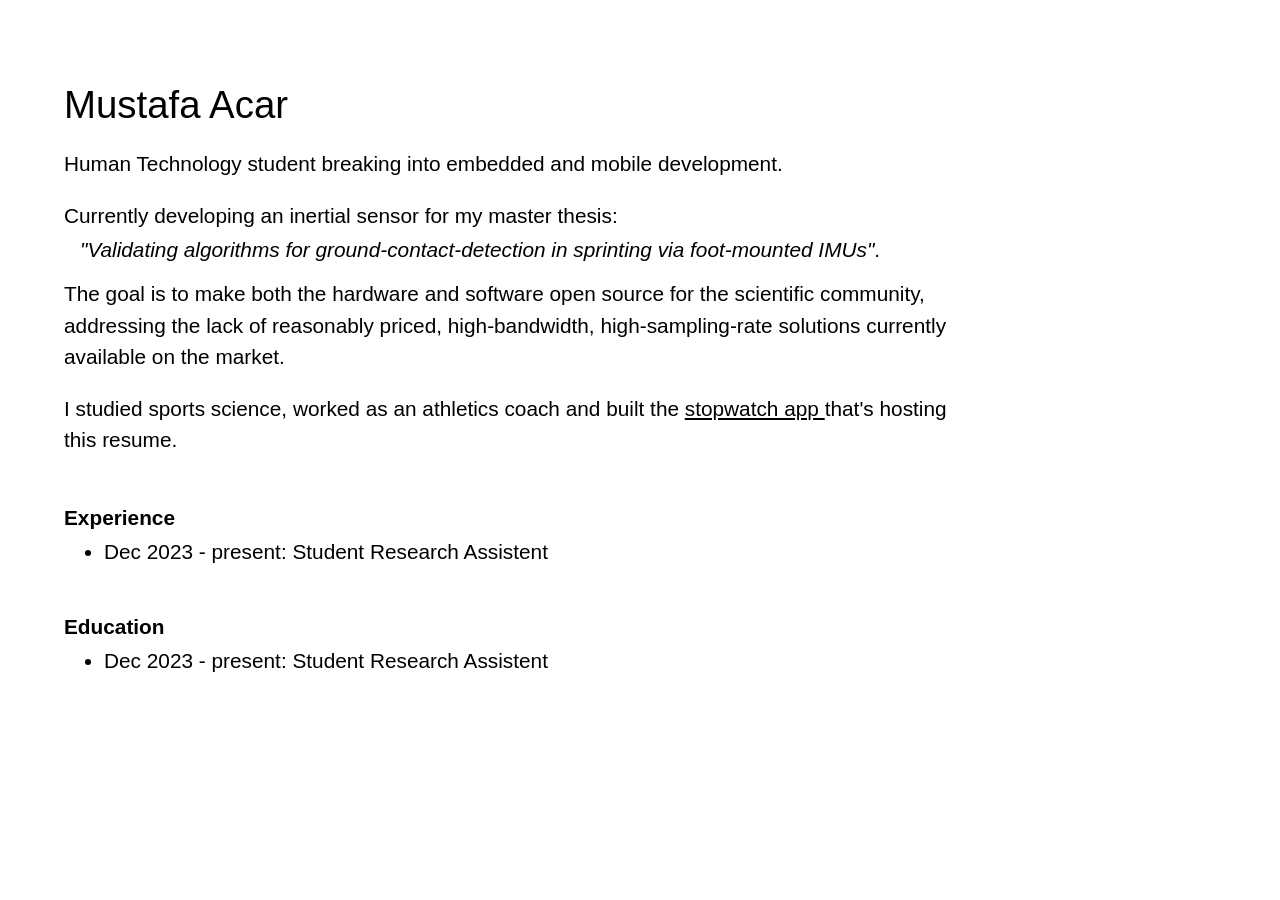
==== mustafa-acar.html @ 239d6f0f "changed paths" ====
<!doctype html>
<html lang="en">
    <head>
        <meta charset="UTF-8" />
        <meta name="robots" content="noindex, nofollow" />
        <meta name="viewport" content="width=device-width, initial-scale=1.0" />
        <title>Sprint Stopwatch</title>
        <link rel="stylesheet" href="styles.css" />
        <link
            rel="icon"
            type="image/png"
            sizes="16x16"
            href="assets/images/favicons/Favicon-16x16-light.png"
            media="(prefers-color-scheme: light)"
        />
        <link
            rel="icon"
            type="image/png"
            sizes="16x16"
            href="assets/images/favicons/Favicon-16x16-dark.png"
            media="(prefers-color-scheme: dark)"
        />
        <link
            rel="icon"
            type="image/png"
            sizes="32x32"
            href="assets/images/favicons/Favicon-32x32-light.png"
            media="(prefers-color-scheme: light)"
        />
        <link
            rel="icon"
            type="image/png"
            sizes="32x32"
            href="assets/images/favicons/Favicon-32x32-dark.png"
            media="(prefers-color-scheme: dark)"
        />
    </head>
    <body>
        <div class="mustafa-content">
            <h3>Mustafa Acar</h3>
            <p> 
                Human Technology student breaking into embedded and mobile development.
            </p>
            <p>
                Currently developing an inertial sensor for my master thesis:<br />

                <span class="thesis-title">
                    <i>"Validating algorithms for ground-contact-detection in sprinting via foot-mounted IMUs"</i>. 
                </span>

                The goal is to make both the hardware and software open source for the scientific community, addressing the lack of reasonably priced, high-bandwidth, high-sampling-rate solutions currently available on the market.
            </p>
            
            <p>
                I studied sports science, worked as an athletics coach and built the 
                <a href="https://sprintstopwatch.app" target="_blank" rel="noopener noreferrer">
                    stopwatch app
                </a>
                that's hosting this resume. <br />
            </p>

            <h5>Experience</h5>

            <ul>
                <li>Dec 2023 - present: Student Research Assistent</li>
            </ul>

            <h5>Education</h5>

            <ul>
                <li>Dec 2023 - present: Student Research Assistent</li>
            </ul>
        </div>
    </body>
</html>
---- styles.css ----
:root {
    /*--fs-600: 3.2rem;*/
    --fs-500: 2.4rem;
    --fs-400: 1.9rem;
    --textpadding: 1.2rem;
    --cp: 4rem;
    --vpt: 3.2rem;
    --vpb: 0rem;
    --bm: 2rem;
    --badgewidth: 12rem;
    --logowidth: 6.6rem;
    --img-on-video-width: 19.6rem;
    --img-on-video-height: 40.6rem;
    --videowidth: 17.57rem;
    --logo-as-link-width: 4.8rem;
    --logo-as-link-pb: 1.1rem;
    --text: 1.3rem;
    --text-fw: 400;
}

@media (max-width: /*722*/450px) {
    :root {
        /*--fs-600: 2.9rem;*/
        --fs-500: 1.33rem;
        --fs-400: 1.32rem;
        --fs-footer: 0.95rem;
        --textpadding: 0.8rem;
        --cp: 2rem;
        --vpt: 2.8rem;
        --bm: 2rem;
        --badgewidth: 10.5rem;
        --logowidth: 4.8rem;
        --img-on-video-width: 15.4rem;
        --img-on-video-height: 31.9rem;
        --videowidth: 13.805rem;
        --logo-as-link-width: 3.8rem;
        --logo-as-link-pb: 0.7rem;
        --text: 1.05rem;
        --text-fw: 400;
    }
}
@media (max-width: /*722*/380px) {
    :root {
        /*--fs-600: 2.9rem;*/
        --fs-500: 1.28rem;
        --fs-400: 1.12rem;
        --fs-footer: 0.9rem;
        --textpadding: 0.8rem;
        --cp: 2rem;
        --vpt: 2.8rem;
        --bm: 2rem;
        --badgewidth: 10.5rem;
        --logowidth: 4.8rem;
        --img-on-video-width: 14rem;
        --img-on-video-height: 29rem;
        --videowidth: 12.55rem;
        --logo-as-link-width: 3.4rem;
        --logo-as-link-pb: 0.5rem;
        --text: 1rem;
        --text-fw: 400;
    }
}

html,
body {
    font-family: Inter, Tahoma, Arial, sans-serif;
    margin: 0;
    padding: 0;
    text-align: left;
    display: flex;
    flex-direction: column;
    height: 100vh;
    overscroll-behavior: none;
}

body {
    background-position: center;
    background-size: cover;
    background-attachment: fixed;
    background-repeat: no-repeat;
    background-image: url("assets/images/backgroundGradient/GradientWithFilterLight.png");
}

@media (prefers-color-scheme: dark) {
    body {
        background-image: url("assets/images/backgroundGradient/GradientWithFilterDark.png");
        /*background: black;*/
        color: white;
    }

    .logoStyle {
        content: url("assets/images/applogo/SprintStopwatch_AppIcon_V2.2_Dark_RoundedCorners.png");
    }

    h4 {
        font-weight: 300;
    }

    p {
        font-weight: var(--text-fw);
    }
    /* .img-on-video video {
        background: url("assets/images/videoThumbnail/StrintStopwatchPosterDark.png")
            no-repeat 0 0;
    }*/
}
@media (prefers-color-scheme: light) {
    .logoStyle {
        content: url("assets/images/applogo/SprintStopwatch_AppIcon_V2.2_Blue_RoundedCorners.png");
    }

    h4 {
        font-weight: 400;
    }

    /*.img-on-video video {
        background: url("assets/images/videoThumbnail/StrintStopwatchPosterLight.png")
            no-repeat 0 0;
    }*/
}

.container {
    display: flex;
    flex-wrap: nowrap;
    flex: 1;
}

@media (max-width: 930px) {
    :root {
        --vpb: 3.4rem;
    }
    .container {
        flex-wrap: wrap;
    }
}

.content {
    display: flex;
    flex-direction: column;
    justify-content: center;
    width: 100%;
    padding-left: var(--cp);
    padding-right: var(--cp);
    padding-top: var(--cp);
    padding-bottom: var(--bm);
}

.video {
    display: flex;
    justify-content: center;
    align-items: center;
    width: 100%;
}
.videoStyle {
    padding-top: var(--vpt);
    padding-bottom: var(--vpb);
}

.img-on-video {
    position: relative;
    width: var(--img-on-video-width);
    height: var(--img-on-video-height);
    overflow: hidden;
}

.img-on-video video {
    position: absolute;
    top: 50%;
    left: 50%;
    width: var(--videowidth);
    object-fit: cover;
    transform: translate(-50%, -50%);
    /*  -webkit-background-size: cover;
    -moz-background-size: cover;
    -o-background-size: cover;
    background-size: cover;*/
}

.img-on-video img {
    position: absolute;
    top: 50%;
    left: 50%;
    width: var(--img-on-video-width);
    height: auto;
    object-fit: cover;
    pointer-events: none;
    z-index: 2;
    transform: translate(-50%, -50%);
}

.videoShape {
    border-radius: 7%;
    overflow: hidden;
    -webkit-transform: translateZ(0);
}

.videoShape::-webkit-media-controls {
    display: none !important;
}

@supports (-webkit-appearance: none) {
    .videoShape {
        display: block;
    }
}
.logoStyle {
    padding-top: var(--fs-400);
    padding-bottom: var(--textpadding);
    width: var(--logowidth);
}

.footer {
    display: flex;
    min-height: 5%;
    padding-left: var(--cp);
    padding-bottom: 16px;
}

.svg-button {
    display: inline-block;
    cursor: pointer;
    text-decoration: none; /* Remove underline from the link */
    margin-top: var(--bm);
}
.badgeStyle {
    width: var(--badgewidth);
}

.links-as-text {
    color: inherit;
    text-decoration: none;
    padding-right: 20px;
    font-size: var(--fs-footer);
    font-weight: 300;
}

.link-as-logo {
    display: inline-block;
    text-decoration: none;
}

.logo-link {
    width: var(--logo-as-link-width);
    padding-bottom: var(--logo-as-link-pb);
}

.privacy-content {
    padding: var(--cp);
}

.mustafa-content {
    padding: var(--cp);
}

.mustafa-content p {
    max-width: 900px;
}

.mustafa-content a {
    color: inherit;
    text-decoration: underline;
}

.thesis-title {
    display: block;
    margin-top: 0.2rem;
    margin-left: 1rem;
    margin-bottom: 0.8rem;
}

@media (prefers-color-scheme: dark) {
    .me-content {
        color: rgba(255, 255, 255, 0.88);
    }
}

h1 {
    font-size: var(--cp);
    margin-top: var(--textpadding);
    margin-bottom: var(--textpadding);
    font-weight: 600;
}

h3 {
    font-size: var(--fs-500);
    margin-top: var(--textpadding);
    margin-bottom: var(--textpadding);
    font-weight: 480;
}

h4 {
    font-size: var(--fs-400);
    margin-top: var(--textpadding);
    margin-bottom: var(--textpadding);
}

h5 {
    margin-top: var(--vpt);
    margin-bottom: 0rem;
    font-size: var(--text);
    font-weight: 600;
}

p {
    /* width: 90%;*/
    font-weight: var(--text-fw);
    font-size: var(--text);
    width: 100%;
    overflow-wrap: break-word;
    padding-right: var(--fs-footer);
    line-height: 1.5;
    max-width: 800px;
    box-sizing: border-box;
}
ul {
    margin-block-start: 0.6rem;
}
li {
    font-weight: var(--text-fw);
    font-size: var(--text);
}
@font-face {
    font-family: "Inter";
    src: url("assets/fonts/Inter_28pt-SemiBold.ttf") format("truetype");
    font-weight: 600;
    font-style: normal;
}
@font-face {
    font-family: "Inter";
    src: url("assets/fonts/Inter_28pt-Medium.ttf") format("truetype");
    font-weight: 500;
    font-style: normal;
}
@font-face {
    font-family: "Inter";
    src: url("assets/fonts/Inter_24pt-Regular.ttf") format("truetype");
    font-weight: 400;
    font-style: normal;
}
@font-face {
    font-family: "Inter";
    src: url("assets/fonts/Inter_18pt-Regular.ttf") format("truetype");
    font-weight: 400;
    font-style: normal;
}
@font-face {
    font-family: "Inter";
    src: url("assets/fonts/Inter_24pt-Light.ttf") format("truetype");
    font-weight: 300;
    font-style: light;
}
@font-face {
    font-family: "Inter";
    src: url("assets/fonts/Inter_18pt-ExtraLight.ttf") format("truetype");
    font-weight: 200;
    font-style: Extra Light;
}

.gradientContainer {
    height: 100%;
    width: 100%;
    position: fixed;
    margin: auto;
    top: 0;
    left: 0;
    right: 0;
    bottom: 0;
    box-sizing: border-box;
    overflow: hidden;
    z-index: -1;
    backface-visibility: hidden; /* Helps reduce lag in Safari */
    -webkit-backface-visibility: hidden;
    will-change: transform;
    transform: translateZ(0);
}
.gradientContainer div {
    position: absolute;
    border-radius: 40%;
}
.gradientContainer div:nth-child(1) {
    height: 50%;
    width: 55%;
    left: -10%;
    top: -10%;
}
.gradientContainer div:nth-child(2) {
    height: 50%;
    width: 60%;
    top: -20%;
    right: 20%;
}
.gradientContainer div:nth-child(3) {
    height: 45%;
    width: 45%;
    top: -10%;
    right: -12%;
}

.gradientContainer div:nth-child(4) {
    height: 66%;
    width: 60%;
    left: -16%;
    top: 30%;
}
.gradientContainer div:nth-child(5) {
    height: 55%;
    width: 50%;
    top: 29%;
    left: 42%;
}
.gradientContainer div:nth-child(6) {
    height: 48%;
    width: 40%;
    top: 31%;
    right: -12%;
}

.gradientContainer div:nth-child(7) {
    height: 46%;
    width: 43%;
    left: -12%;
    bottom: -16%;
}

.gradientContainer div:nth-child(8) {
    height: 38%;
    width: 63%;
    left: 29%;
    bottom: -12%;
}
.gradientContainer div:nth-child(9) {
    height: 48%;
    width: 40%;
    left: 59%;
    bottom: -12%;
}

.gradientContainer div:nth-child(10) {
    height: 37%;
    width: 43%;
    bottom: -15%;
    right: -20%;
}
.gradientContainer:after {
    position: absolute;
    content: "";
    height: 100%;
    width: 100%;
    -webkit-backdrop-filter: blur(80px);
    backdrop-filter: blur(80px);
}

@media (prefers-color-scheme: light) {
    .gradientContainer div:nth-child(1) {
        background-color: white;
    }
    .gradientContainer div:nth-child(2) {
        background-color: #cdccfe;
    }
    .gradientContainer div:nth-child(3) {
        background-color: #b7b5fe;
    }
    .gradientContainer div:nth-child(4) {
        background-color: #e7e6fe;
    }
    .gradientContainer div:nth-child(5) {
        background-color: #bbbbfd;
    }
    .gradientContainer div:nth-child(6) {
        background-color: #579fec;
    }
    .gradientContainer div:nth-child(7) {
        background-color: #ddddfa;
    }
    .gradientContainer div:nth-child(8) {
        background-color: #bbbbfd;
    }
    .gradientContainer div:nth-child(9) {
        background-color: #a5a5fc;
    }
    .gradientContainer div:nth-child(10) {
        background-color: #218bff; /*499dfc*/
    }
}

@media (prefers-color-scheme: dark) {
    .gradientContainer div:nth-child(1) {
        background-color: black;
    }
    .gradientContainer div:nth-child(2) {
        background-color: #030315;
    }
    .gradientContainer div:nth-child(3) {
        background-color: #04041f;
    }
    .gradientContainer div:nth-child(4) {
        background-color: black;
    }
    .gradientContainer div:nth-child(5) {
        background-color: #05052a;
    }
    .gradientContainer div:nth-child(6) {
        background-color: #08083e;
    }
    .gradientContainer div:nth-child(7) {
        background-color: black;
    }
    .gradientContainer div:nth-child(8) {
        background-color: #05052a;
    }
    .gradientContainer div:nth-child(9) {
        background-color: #08083e;
    }
    .gradientContainer div:nth-child(10) {
        background-color: #0b017d;
    }
}
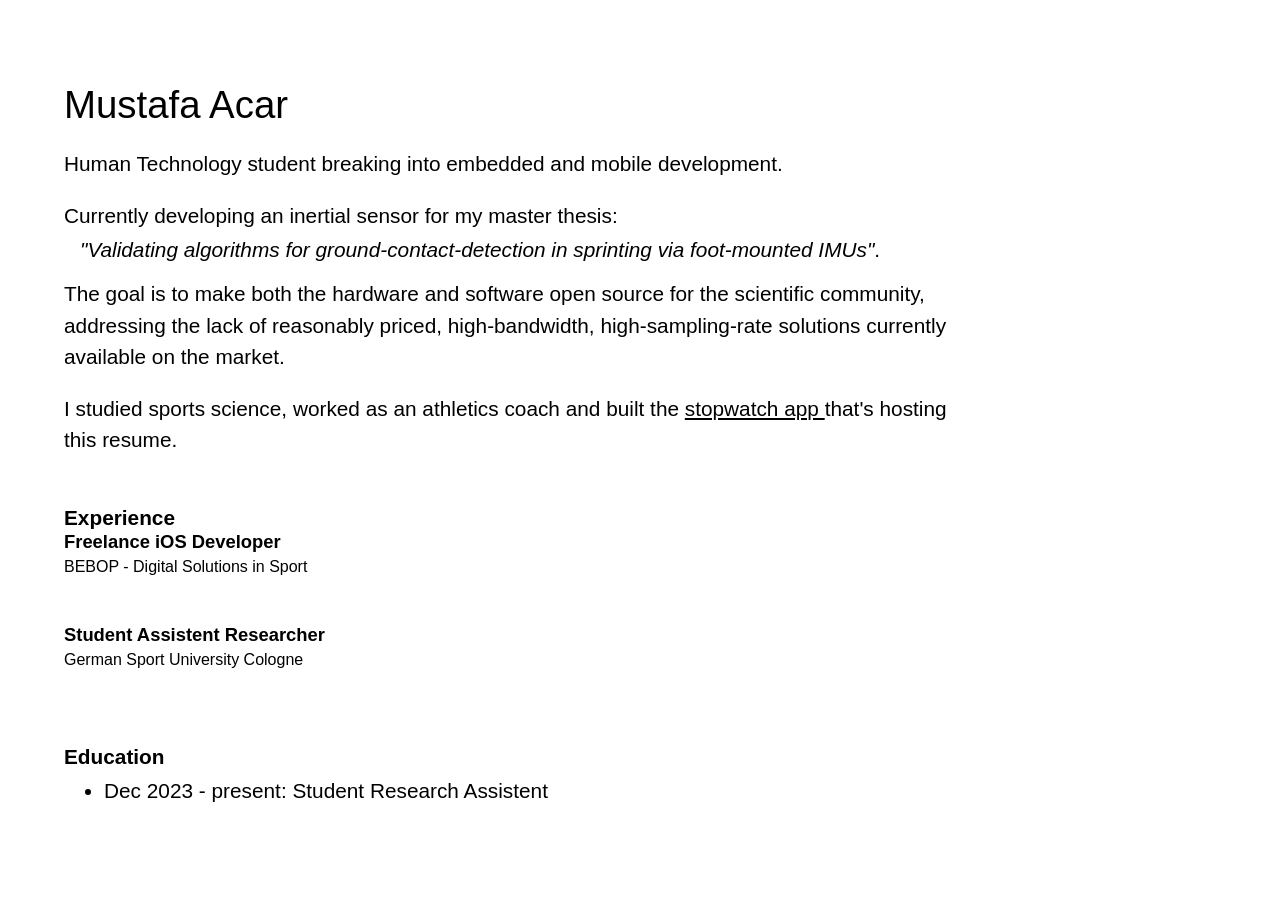
==== commit d1547eff: "bullet points" ====
--- a/mustafa-acar.html
+++ b/mustafa-acar.html
@@ -61,9 +61,18 @@
 
             <h5>Experience</h5>
 
-            <ul>
-                <li>Dec 2023 - present: Student Research Assistent</li>
-            </ul>
+            <div class="cv-entry">
+                <div class="job-title">Freelance iOS Developer</div>
+                <div class="company">BEBOP - Digital Solutions in Sport</div>
+                <div class="date-range">Oct 2025 – Present</div>
+            </div>
+
+            <div class="cv-entry">
+                <div class="job-title">Student Assistent Researcher</div>
+                <div class="company">German Sport University Cologne</div>
+                <div class="date-range">Dec 2023 – Present</div>
+            </div>
+            
 
             <h5>Education</h5>
 
--- a/styles.css
+++ b/styles.css
@@ -274,6 +274,31 @@
     }
 }
 
+.cv-entry {
+    margin-bottom: 1.4rem;
+}
+
+.job-title {
+    font-size: 1.15rem;
+    font-weight: 600;
+    line-height: 1.3;
+}
+
+.company {
+    font-size: 1rem;
+    font-weight: 450;
+    line-height: 1.4;
+    margin-top: 0.1rem;
+}
+
+.date-range {
+    font-size: 0.95rem;
+    font-weight: 400;
+    line-height: 1.4;
+    color: rgba(255, 255, 255, 0.6);
+    margin-top: 0.1rem;
+}
+
 h1 {
     font-size: var(--cp);
     margin-top: var(--textpadding);
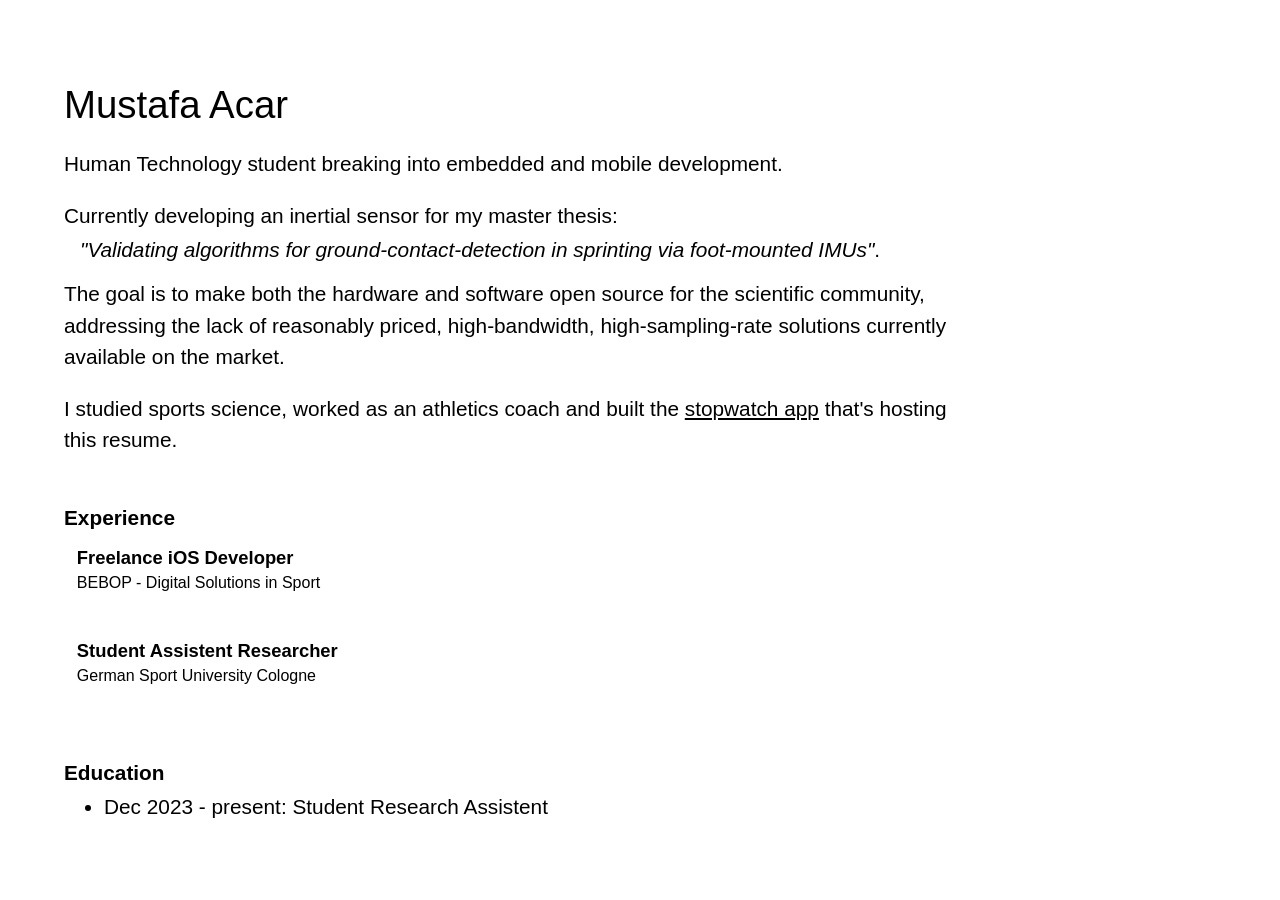
==== commit dd0fa5f1: "formatting" ====
--- a/mustafa-acar.html
+++ b/mustafa-acar.html
@@ -53,9 +53,7 @@
             
             <p>
                 I studied sports science, worked as an athletics coach and built the 
-                <a href="https://sprintstopwatch.app" target="_blank" rel="noopener noreferrer">
-                    stopwatch app
-                </a>
+                <a href="https://sprintstopwatch.app" target="_blank" rel="noopener noreferrer">stopwatch app</a>
                 that's hosting this resume. <br />
             </p>
 
--- a/styles.css
+++ b/styles.css
@@ -275,7 +275,12 @@
 }
 
 .cv-entry {
+    margin-left: 0.8rem;
     margin-bottom: 1.4rem;
+}
+
+h5 + .cv-entry {
+    margin-top: 1rem;
 }
 
 .job-title {
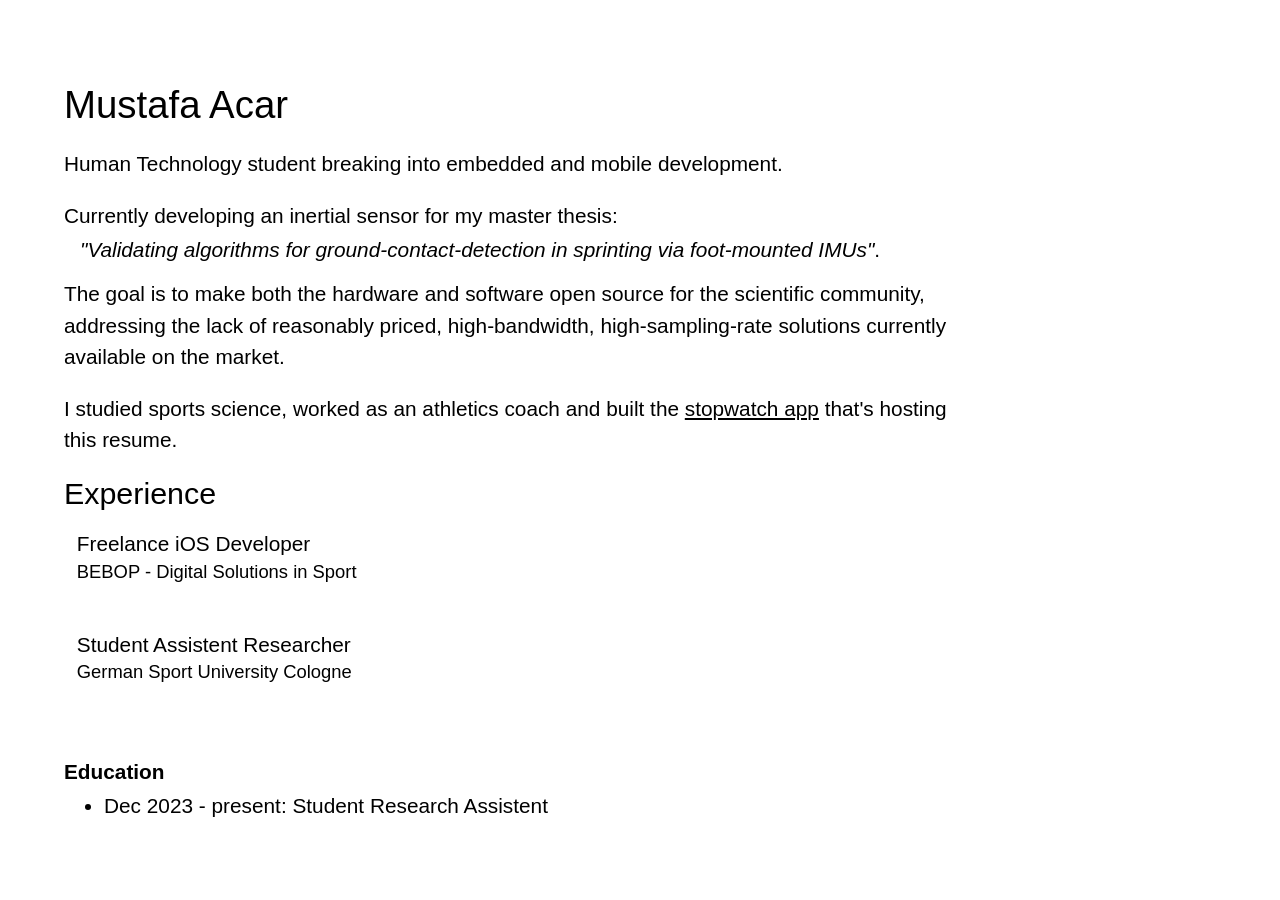
==== commit 11e10068: "changed weight for divs" ====
--- a/mustafa-acar.html
+++ b/mustafa-acar.html
@@ -57,7 +57,7 @@
                 that's hosting this resume. <br />
             </p>
 
-            <h5>Experience</h5>
+            <h4>Experience</h5>
 
             <div class="cv-entry">
                 <div class="job-title">Freelance iOS Developer</div>
--- a/styles.css
+++ b/styles.css
@@ -16,6 +16,13 @@
     --logo-as-link-pb: 1.1rem;
     --text: 1.3rem;
     --text-fw: 400;
+
+    --job-title-size: 1.3rem;
+    --company-size: 1.15rem;
+    --date-range-size: 1rem;
+    --cv-entry-spacing: 1.4rem;
+    --cv-entry-indent: 0.8rem;
+
 }
 
 @media (max-width: /*722*/450px) {
@@ -261,6 +268,12 @@
     text-decoration: underline;
 }
 
+@media (max-width: 930px) {
+    .mustafa-content {
+        --text: 1rem;
+    }
+}
+
 .thesis-title {
     display: block;
     margin-top: 0.2rem;
@@ -274,34 +287,55 @@
     }
 }
 
+
 .cv-entry {
-    margin-left: 0.8rem;
-    margin-bottom: 1.4rem;
+    margin-left: var(--cv-entry-indent);
+    margin-bottom: var(--cv-entry-spacing);
 }
 
 h5 + .cv-entry {
-    margin-top: 1rem;
+    margin-top: var(--company-size);
 }
 
 .job-title {
-    font-size: 1.15rem;
-    font-weight: 600;
+    font-size: var(--job-title-size);
+    font-weight: 540;
     line-height: 1.3;
 }
 
 .company {
-    font-size: 1rem;
-    font-weight: 450;
+    font-size: var(--company-size);
+    font-weight: 440;
     line-height: 1.4;
     margin-top: 0.1rem;
 }
 
 .date-range {
-    font-size: 0.95rem;
+    font-size: var(--date-range-size);
     font-weight: 400;
     line-height: 1.4;
     color: rgba(255, 255, 255, 0.6);
     margin-top: 0.1rem;
+}
+
+@media (max-width: 450px) {
+    :root {
+        --job-title-size: 1.15rem;
+        --company-size: 1rem;
+        --date-range-size: 0.9rem;
+        --cv-entry-spacing: 1.1rem;
+        --cv-entry-indent: 0.5rem;
+    }
+}
+
+@media (max-width: 380px) {
+    :root {
+        --job-title-size: 0.98rem;
+        --company-size: 0.88rem;
+        --date-range-size: 0.84rem;
+        --cv-entry-spacing: 1rem;
+        --cv-entry-indent: 0.4rem;
+    }
 }
 
 h1 {
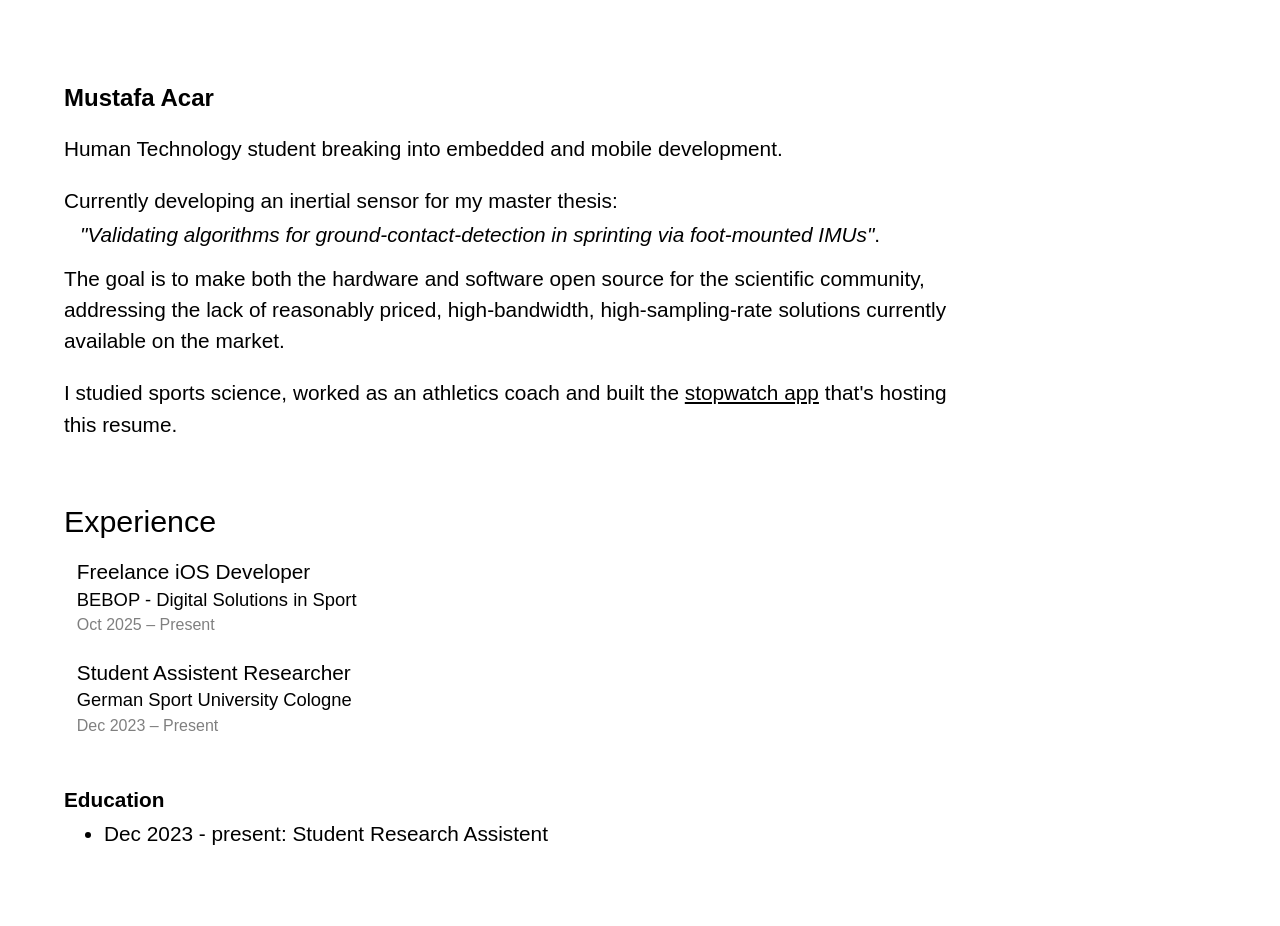
==== commit 7b0ded58: "small changes" ====
--- a/mustafa-acar.html
+++ b/mustafa-acar.html
@@ -37,7 +37,7 @@
     </head>
     <body>
         <div class="mustafa-content">
-            <h3>Mustafa Acar</h3>
+            <h2>Mustafa Acar</h2>
             <p> 
                 Human Technology student breaking into embedded and mobile development.
             </p>
--- a/styles.css
+++ b/styles.css
@@ -293,19 +293,23 @@
     margin-bottom: var(--cv-entry-spacing);
 }
 
-h5 + .cv-entry {
+h4 + .cv-entry {
     margin-top: var(--company-size);
+}
+
+p + h4 {
+    margin-top: var(--cp);
 }
 
 .job-title {
     font-size: var(--job-title-size);
-    font-weight: 540;
+    font-weight: 500;
     line-height: 1.3;
 }
 
 .company {
     font-size: var(--company-size);
-    font-weight: 440;
+    font-weight: 430;
     line-height: 1.4;
     margin-top: 0.1rem;
 }
@@ -316,6 +320,12 @@
     line-height: 1.4;
     color: rgba(255, 255, 255, 0.6);
     margin-top: 0.1rem;
+}
+
+@media (prefers-color-scheme: light) {
+    .date-range {
+        color: rgba(0, 0, 0, 0.5);
+    }
 }
 
 @media (max-width: 450px) {
@@ -354,8 +364,9 @@
 
 h4 {
     font-size: var(--fs-400);
-    margin-top: var(--textpadding);
+    margin-top: var(--text);
     margin-bottom: var(--textpadding);
+    font-weight: 480;
 }
 
 h5 {
@@ -419,7 +430,7 @@
     font-weight: 200;
     font-style: Extra Light;
 }
-
+/*
 .gradientContainer {
     height: 100%;
     width: 100%;
@@ -433,7 +444,7 @@
     overflow: hidden;
     z-index: -1;
     backface-visibility: hidden; /* Helps reduce lag in Safari */
-    -webkit-backface-visibility: hidden;
+   /* -webkit-backface-visibility: hidden;
     will-change: transform;
     transform: translateZ(0);
 }
@@ -544,7 +555,7 @@
     }
     .gradientContainer div:nth-child(10) {
         background-color: #218bff; /*499dfc*/
-    }
+ /*   }
 }
 
 @media (prefers-color-scheme: dark) {
@@ -579,3 +590,4 @@
         background-color: #0b017d;
     }
 }
+*/
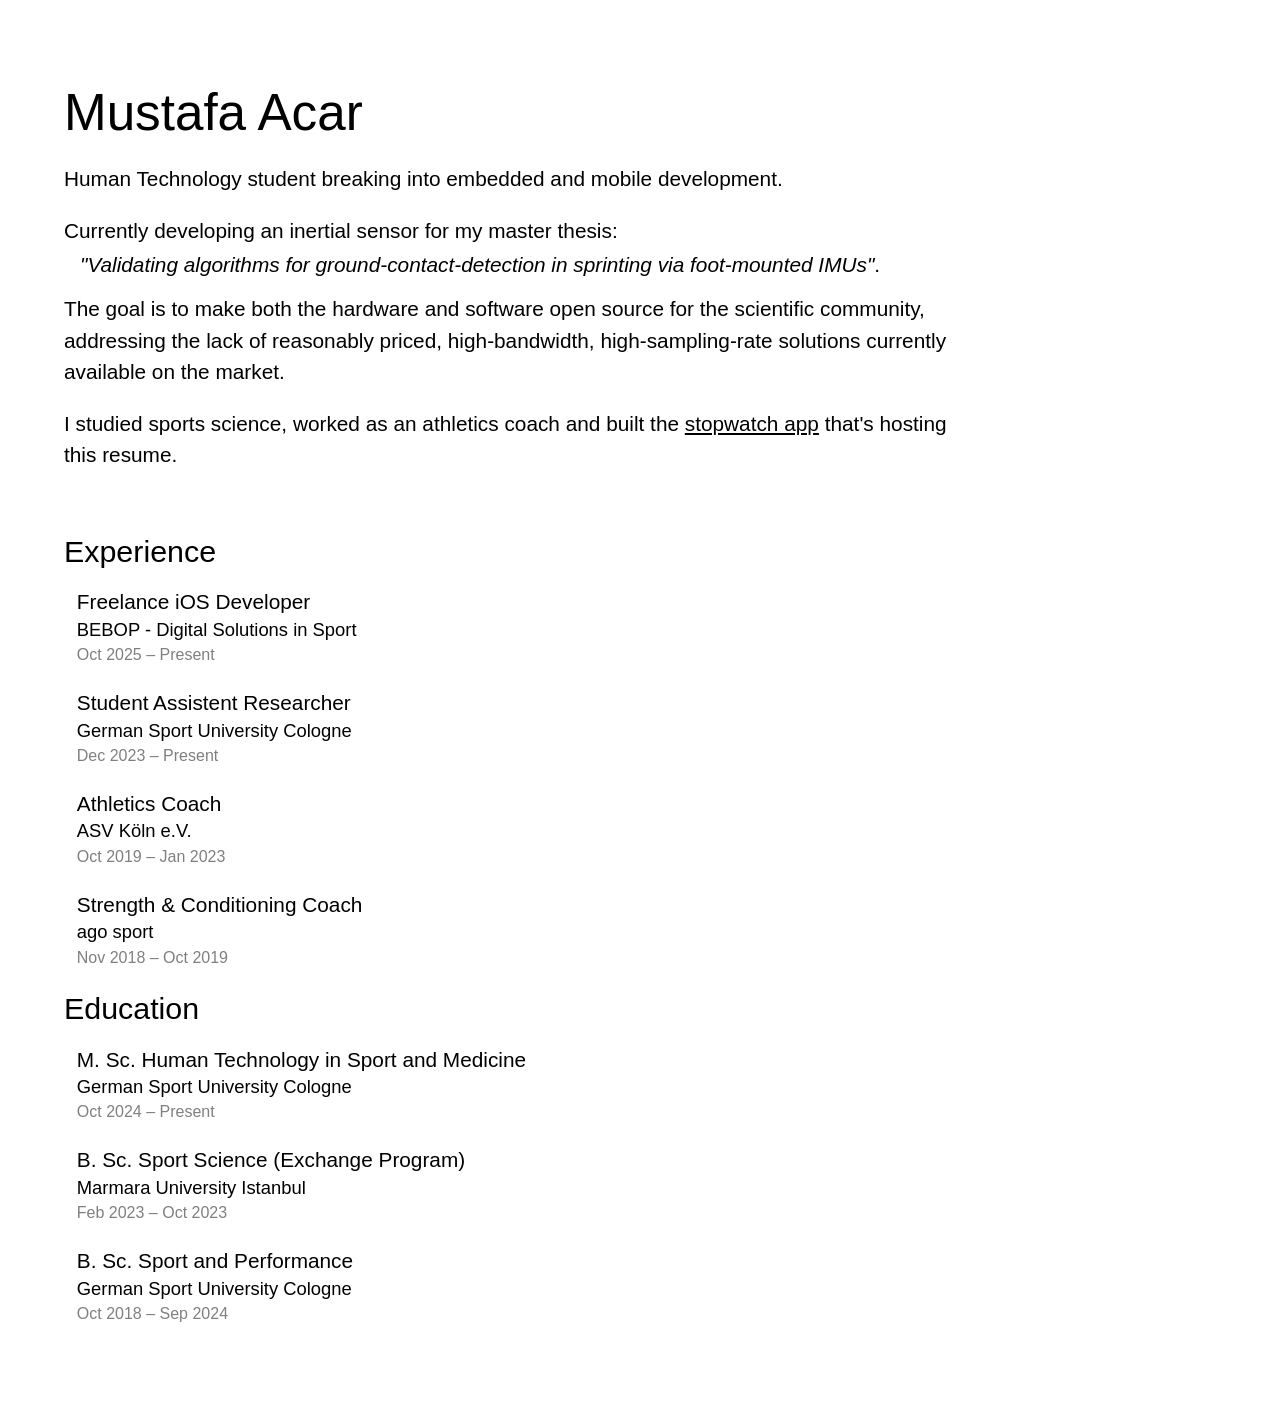
==== commit 42577c07: "completed CV" ====
--- a/mustafa-acar.html
+++ b/mustafa-acar.html
@@ -57,7 +57,7 @@
                 that's hosting this resume. <br />
             </p>
 
-            <h4>Experience</h5>
+            <h4>Experience</h4>
 
             <div class="cv-entry">
                 <div class="job-title">Freelance iOS Developer</div>
@@ -70,13 +70,39 @@
                 <div class="company">German Sport University Cologne</div>
                 <div class="date-range">Dec 2023 – Present</div>
             </div>
+
+            <div class="cv-entry">
+                <div class="job-title">Athletics Coach</div>
+                <div class="company">ASV Köln e.V.</div>
+                <div class="date-range">Oct 2019 – Jan 2023</div>
+            </div>
+
+            <div class="cv-entry">
+                <div class="job-title">Strength & Conditioning Coach</div>
+                <div class="company">ago sport</div>
+                <div class="date-range">Nov 2018 – Oct 2019</div>
+            </div>
             
 
-            <h5>Education</h5>
+            <h4>Education</h4>
 
-            <ul>
-                <li>Dec 2023 - present: Student Research Assistent</li>
-            </ul>
+            <div class="cv-entry">
+                <div class="job-title">M. Sc. Human Technology in Sport and Medicine</div>
+                <div class="company">German Sport University Cologne</div>
+                <div class="date-range">Oct 2024 – Present</div>
+            </div>
+
+            <div class="cv-entry">
+                <div class="job-title">B. Sc. Sport Science (Exchange Program)</div>
+                <div class="company">Marmara University Istanbul</div>
+                <div class="date-range">Feb 2023 – Oct 2023</div>
+            </div>
+
+            <div class="cv-entry">
+                <div class="job-title">B. Sc. Sport and Performance</div>
+                <div class="company">German Sport University Cologne</div>
+                <div class="date-range">Oct 2018 – Sep 2024</div>
+            </div>
         </div>
     </body>
 </html>
--- a/styles.css
+++ b/styles.css
@@ -1,5 +1,5 @@
 :root {
-    /*--fs-600: 3.2rem;*/
+    --fs-600: 3.2rem;
     --fs-500: 2.4rem;
     --fs-400: 1.9rem;
     --textpadding: 1.2rem;
@@ -27,7 +27,7 @@
 
 @media (max-width: /*722*/450px) {
     :root {
-        /*--fs-600: 2.9rem;*/
+        --fs-600: 2.9rem;
         --fs-500: 1.33rem;
         --fs-400: 1.32rem;
         --fs-footer: 0.95rem;
@@ -48,7 +48,7 @@
 }
 @media (max-width: /*722*/380px) {
     :root {
-        /*--fs-600: 2.9rem;*/
+        --fs-600: 2.9rem;
         --fs-500: 1.28rem;
         --fs-400: 1.12rem;
         --fs-footer: 0.9rem;
@@ -355,6 +355,13 @@
     font-weight: 600;
 }
 
+h2 {
+    font-size: var(--fs-600);
+    margin-top: var(--textpadding);
+    margin-bottom: var(--textpadding);
+    font-weight: 480;
+}
+
 h3 {
     font-size: var(--fs-500);
     margin-top: var(--textpadding);
@@ -430,164 +437,3 @@
     font-weight: 200;
     font-style: Extra Light;
 }
-/*
-.gradientContainer {
-    height: 100%;
-    width: 100%;
-    position: fixed;
-    margin: auto;
-    top: 0;
-    left: 0;
-    right: 0;
-    bottom: 0;
-    box-sizing: border-box;
-    overflow: hidden;
-    z-index: -1;
-    backface-visibility: hidden; /* Helps reduce lag in Safari */
-   /* -webkit-backface-visibility: hidden;
-    will-change: transform;
-    transform: translateZ(0);
-}
-.gradientContainer div {
-    position: absolute;
-    border-radius: 40%;
-}
-.gradientContainer div:nth-child(1) {
-    height: 50%;
-    width: 55%;
-    left: -10%;
-    top: -10%;
-}
-.gradientContainer div:nth-child(2) {
-    height: 50%;
-    width: 60%;
-    top: -20%;
-    right: 20%;
-}
-.gradientContainer div:nth-child(3) {
-    height: 45%;
-    width: 45%;
-    top: -10%;
-    right: -12%;
-}
-
-.gradientContainer div:nth-child(4) {
-    height: 66%;
-    width: 60%;
-    left: -16%;
-    top: 30%;
-}
-.gradientContainer div:nth-child(5) {
-    height: 55%;
-    width: 50%;
-    top: 29%;
-    left: 42%;
-}
-.gradientContainer div:nth-child(6) {
-    height: 48%;
-    width: 40%;
-    top: 31%;
-    right: -12%;
-}
-
-.gradientContainer div:nth-child(7) {
-    height: 46%;
-    width: 43%;
-    left: -12%;
-    bottom: -16%;
-}
-
-.gradientContainer div:nth-child(8) {
-    height: 38%;
-    width: 63%;
-    left: 29%;
-    bottom: -12%;
-}
-.gradientContainer div:nth-child(9) {
-    height: 48%;
-    width: 40%;
-    left: 59%;
-    bottom: -12%;
-}
-
-.gradientContainer div:nth-child(10) {
-    height: 37%;
-    width: 43%;
-    bottom: -15%;
-    right: -20%;
-}
-.gradientContainer:after {
-    position: absolute;
-    content: "";
-    height: 100%;
-    width: 100%;
-    -webkit-backdrop-filter: blur(80px);
-    backdrop-filter: blur(80px);
-}
-
-@media (prefers-color-scheme: light) {
-    .gradientContainer div:nth-child(1) {
-        background-color: white;
-    }
-    .gradientContainer div:nth-child(2) {
-        background-color: #cdccfe;
-    }
-    .gradientContainer div:nth-child(3) {
-        background-color: #b7b5fe;
-    }
-    .gradientContainer div:nth-child(4) {
-        background-color: #e7e6fe;
-    }
-    .gradientContainer div:nth-child(5) {
-        background-color: #bbbbfd;
-    }
-    .gradientContainer div:nth-child(6) {
-        background-color: #579fec;
-    }
-    .gradientContainer div:nth-child(7) {
-        background-color: #ddddfa;
-    }
-    .gradientContainer div:nth-child(8) {
-        background-color: #bbbbfd;
-    }
-    .gradientContainer div:nth-child(9) {
-        background-color: #a5a5fc;
-    }
-    .gradientContainer div:nth-child(10) {
-        background-color: #218bff; /*499dfc*/
- /*   }
-}
-
-@media (prefers-color-scheme: dark) {
-    .gradientContainer div:nth-child(1) {
-        background-color: black;
-    }
-    .gradientContainer div:nth-child(2) {
-        background-color: #030315;
-    }
-    .gradientContainer div:nth-child(3) {
-        background-color: #04041f;
-    }
-    .gradientContainer div:nth-child(4) {
-        background-color: black;
-    }
-    .gradientContainer div:nth-child(5) {
-        background-color: #05052a;
-    }
-    .gradientContainer div:nth-child(6) {
-        background-color: #08083e;
-    }
-    .gradientContainer div:nth-child(7) {
-        background-color: black;
-    }
-    .gradientContainer div:nth-child(8) {
-        background-color: #05052a;
-    }
-    .gradientContainer div:nth-child(9) {
-        background-color: #08083e;
-    }
-    .gradientContainer div:nth-child(10) {
-        background-color: #0b017d;
-    }
-}
-*/
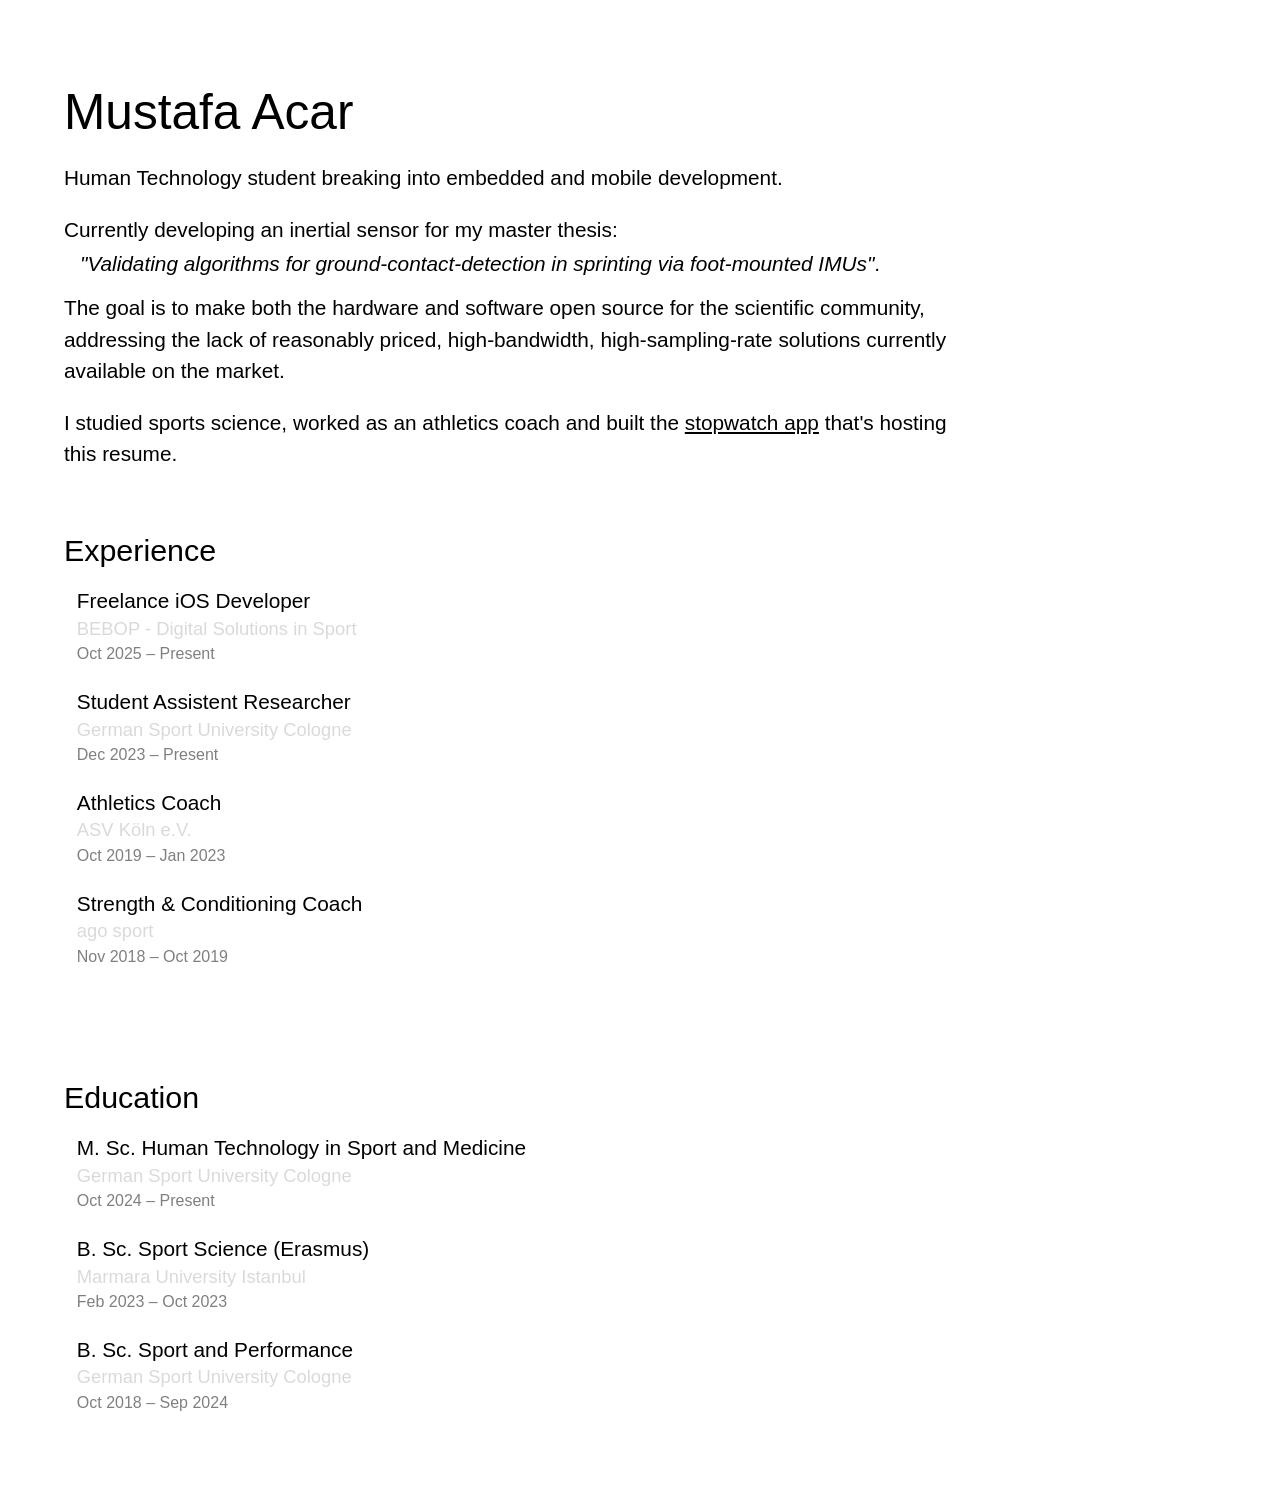
==== commit c09391f7: "minor changes" ====
--- a/mustafa-acar.html
+++ b/mustafa-acar.html
@@ -93,7 +93,7 @@
             </div>
 
             <div class="cv-entry">
-                <div class="job-title">B. Sc. Sport Science (Exchange Program)</div>
+                <div class="job-title">B. Sc. Sport Science (Erasmus)</div>
                 <div class="company">Marmara University Istanbul</div>
                 <div class="date-range">Feb 2023 – Oct 2023</div>
             </div>
--- a/styles.css
+++ b/styles.css
@@ -1,5 +1,5 @@
 :root {
-    --fs-600: 3.2rem;
+    --fs-600: 3.1rem;
     --fs-500: 2.4rem;
     --fs-400: 1.9rem;
     --textpadding: 1.2rem;
@@ -27,7 +27,7 @@
 
 @media (max-width: /*722*/450px) {
     :root {
-        --fs-600: 2.9rem;
+        --fs-600: 2.4rem;
         --fs-500: 1.33rem;
         --fs-400: 1.32rem;
         --fs-footer: 0.95rem;
@@ -48,7 +48,7 @@
 }
 @media (max-width: /*722*/380px) {
     :root {
-        --fs-600: 2.9rem;
+        --fs-600: 1.9rem;
         --fs-500: 1.28rem;
         --fs-400: 1.12rem;
         --fs-footer: 0.9rem;
@@ -301,6 +301,10 @@
     margin-top: var(--cp);
 }
 
+.cv-entry + h4 {
+    margin-top: 7.0rem;
+}
+
 .job-title {
     font-size: var(--job-title-size);
     font-weight: 500;
@@ -311,6 +315,7 @@
     font-size: var(--company-size);
     font-weight: 430;
     line-height: 1.4;
+     color: rgba(255, 255, 255, 0.85);
     margin-top: 0.1rem;
 }
 
@@ -320,6 +325,12 @@
     line-height: 1.4;
     color: rgba(255, 255, 255, 0.6);
     margin-top: 0.1rem;
+}
+
+@media (prefers-color-scheme: light) {
+    .company {
+        color: rgba(0, 0, 0, 0.15);
+    }
 }
 
 @media (prefers-color-scheme: light) {
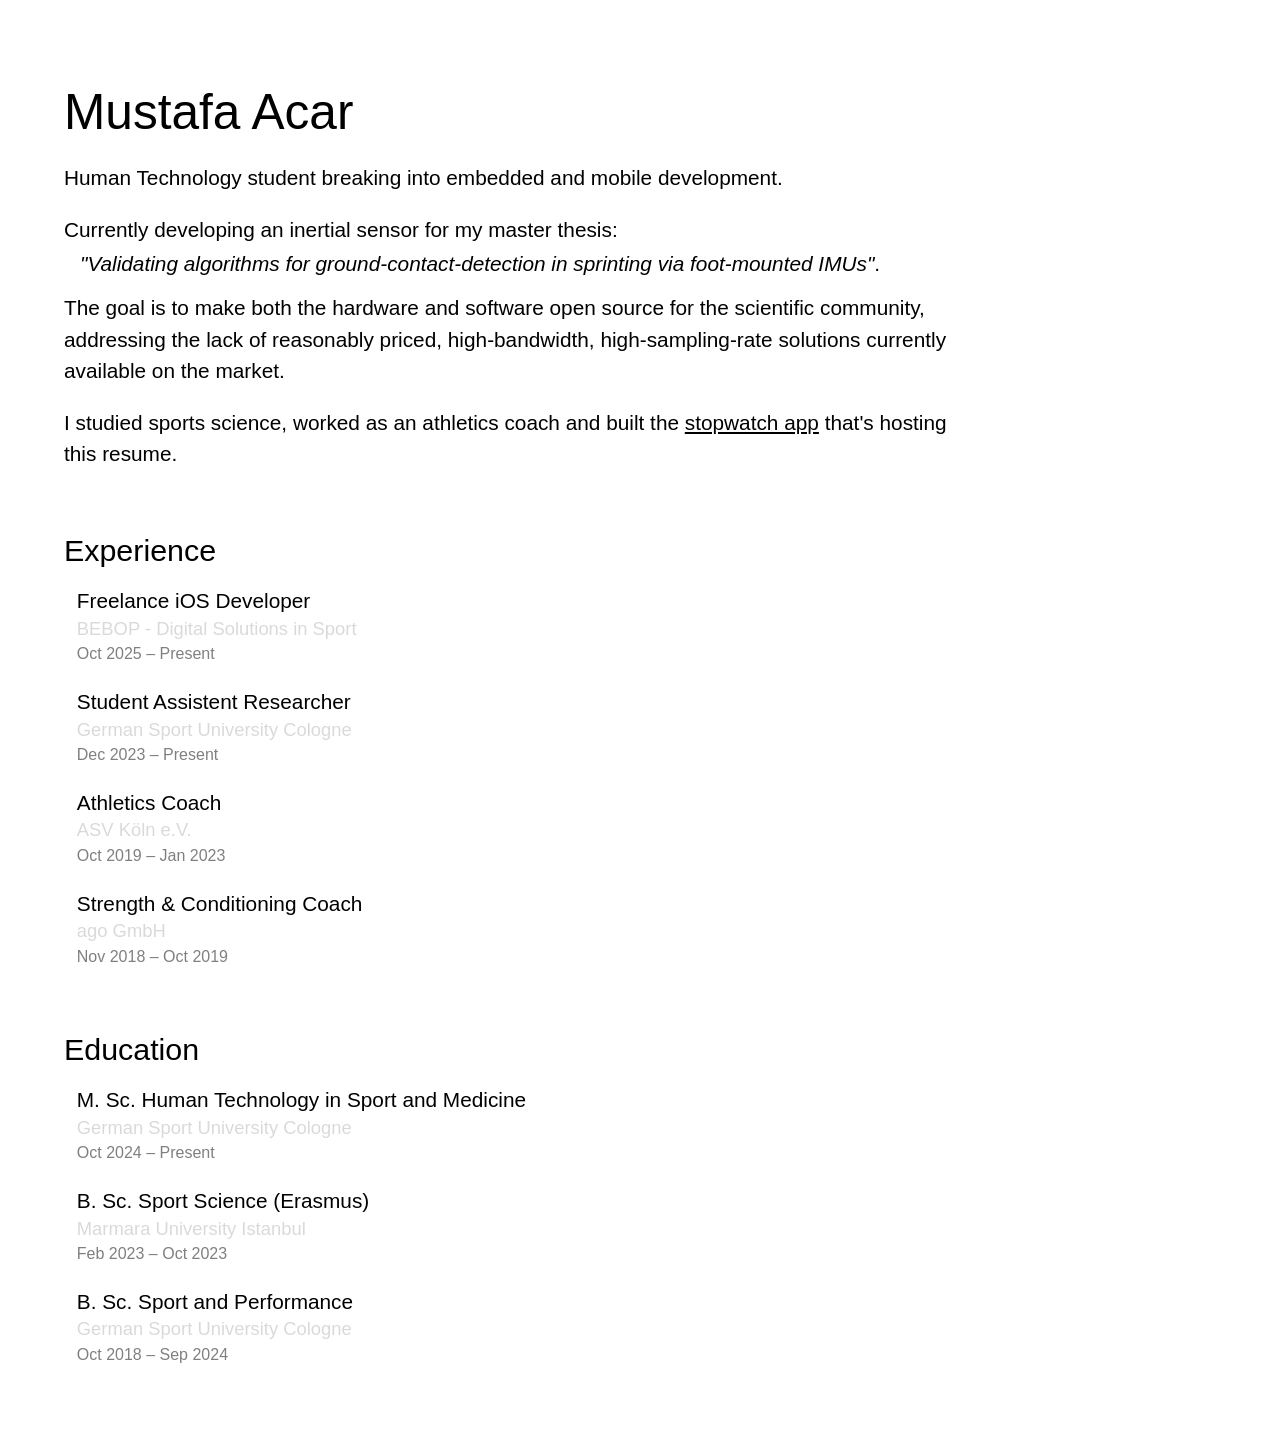
==== commit b384f53f: "minor changes" ====
--- a/mustafa-acar.html
+++ b/mustafa-acar.html
@@ -79,7 +79,7 @@
 
             <div class="cv-entry">
                 <div class="job-title">Strength & Conditioning Coach</div>
-                <div class="company">ago sport</div>
+                <div class="company">ago GmbH</div>
                 <div class="date-range">Nov 2018 – Oct 2019</div>
             </div>
             
--- a/styles.css
+++ b/styles.css
@@ -302,7 +302,7 @@
 }
 
 .cv-entry + h4 {
-    margin-top: 7.0rem;
+    margin-top: var(--cp);
 }
 
 .job-title {
